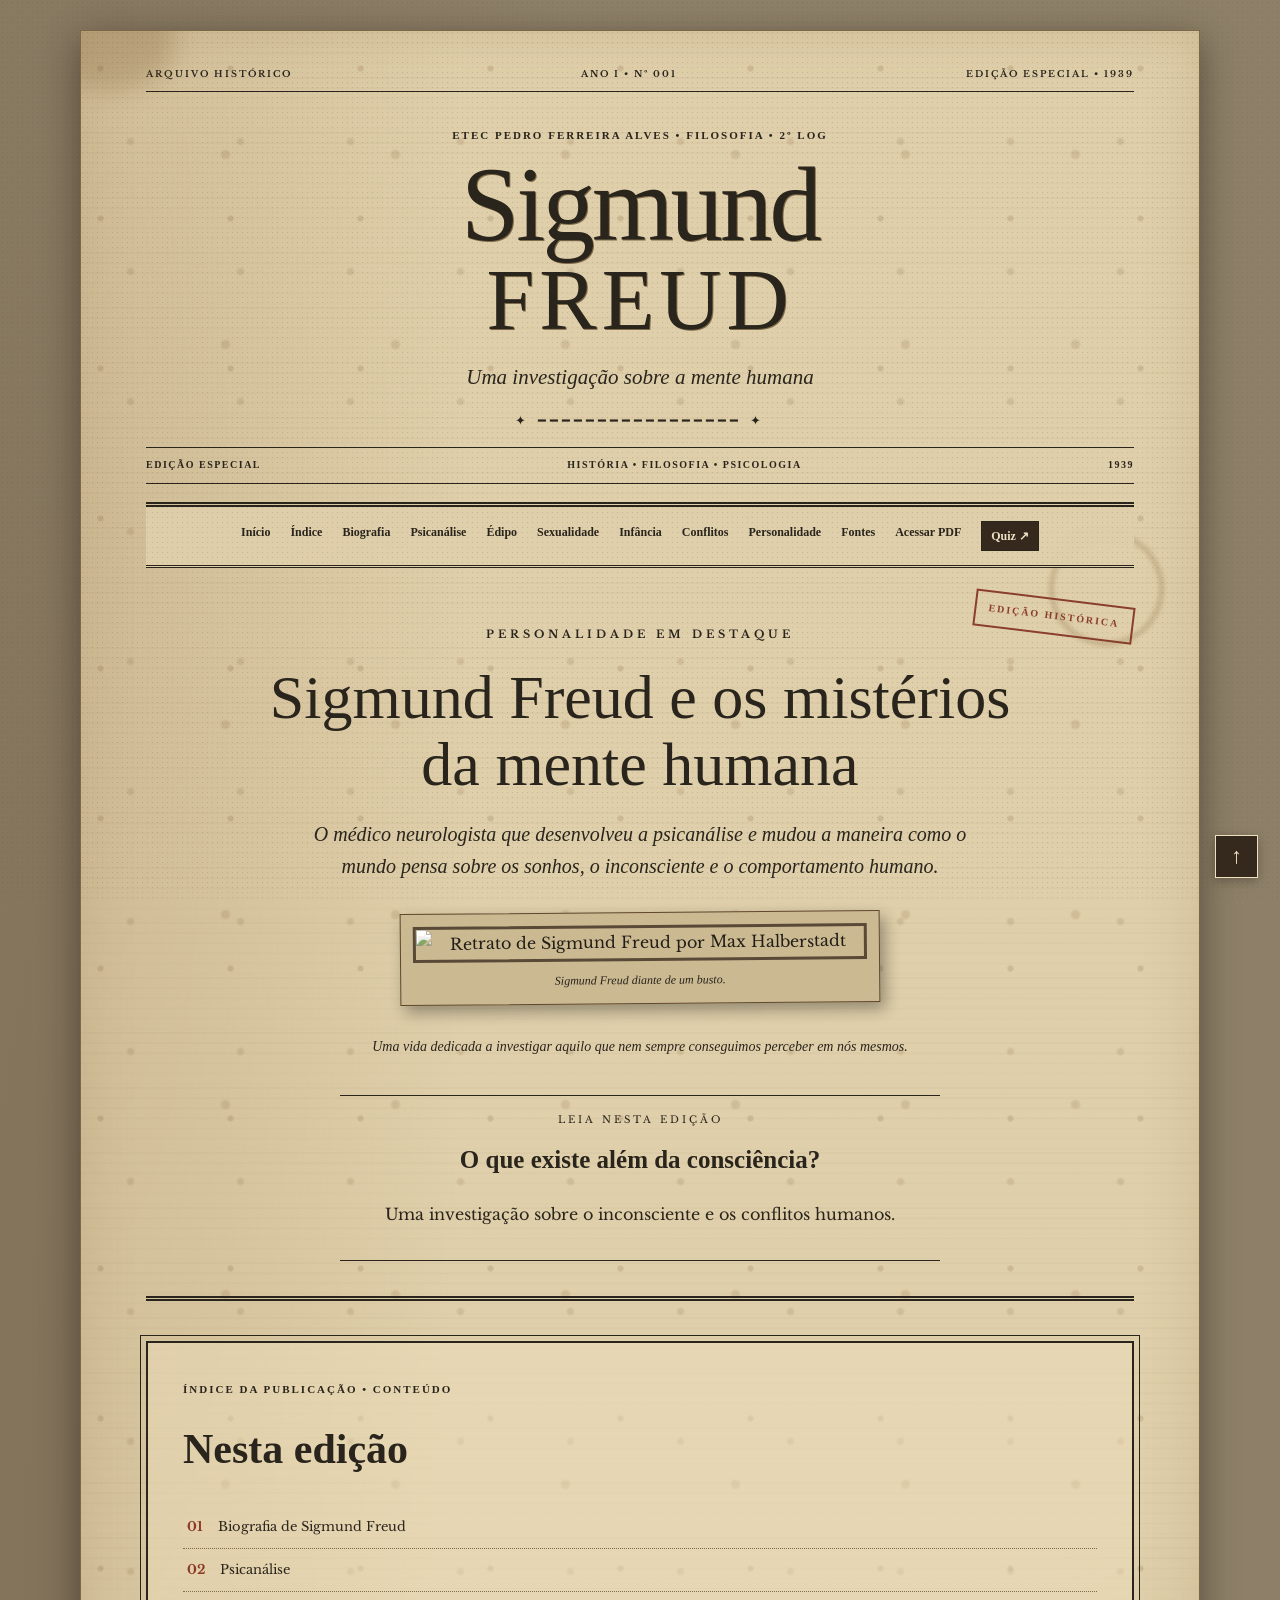
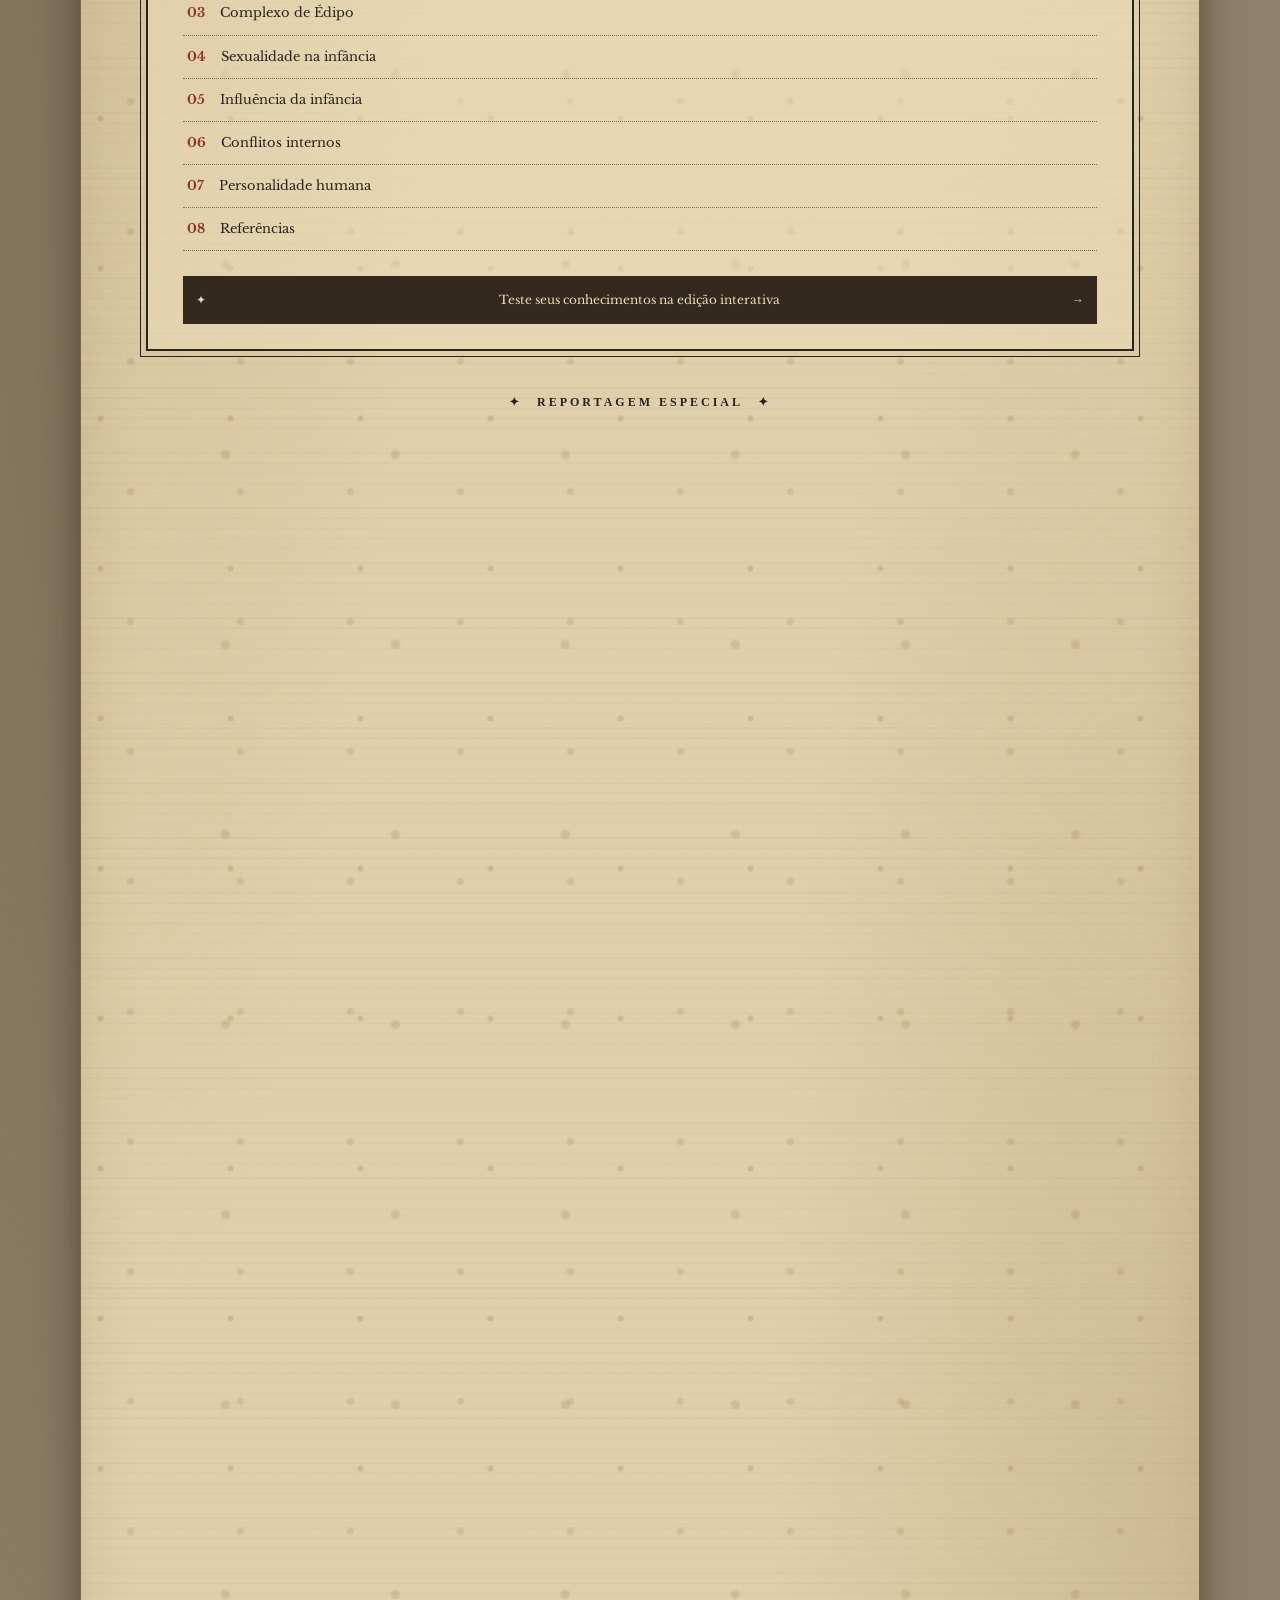
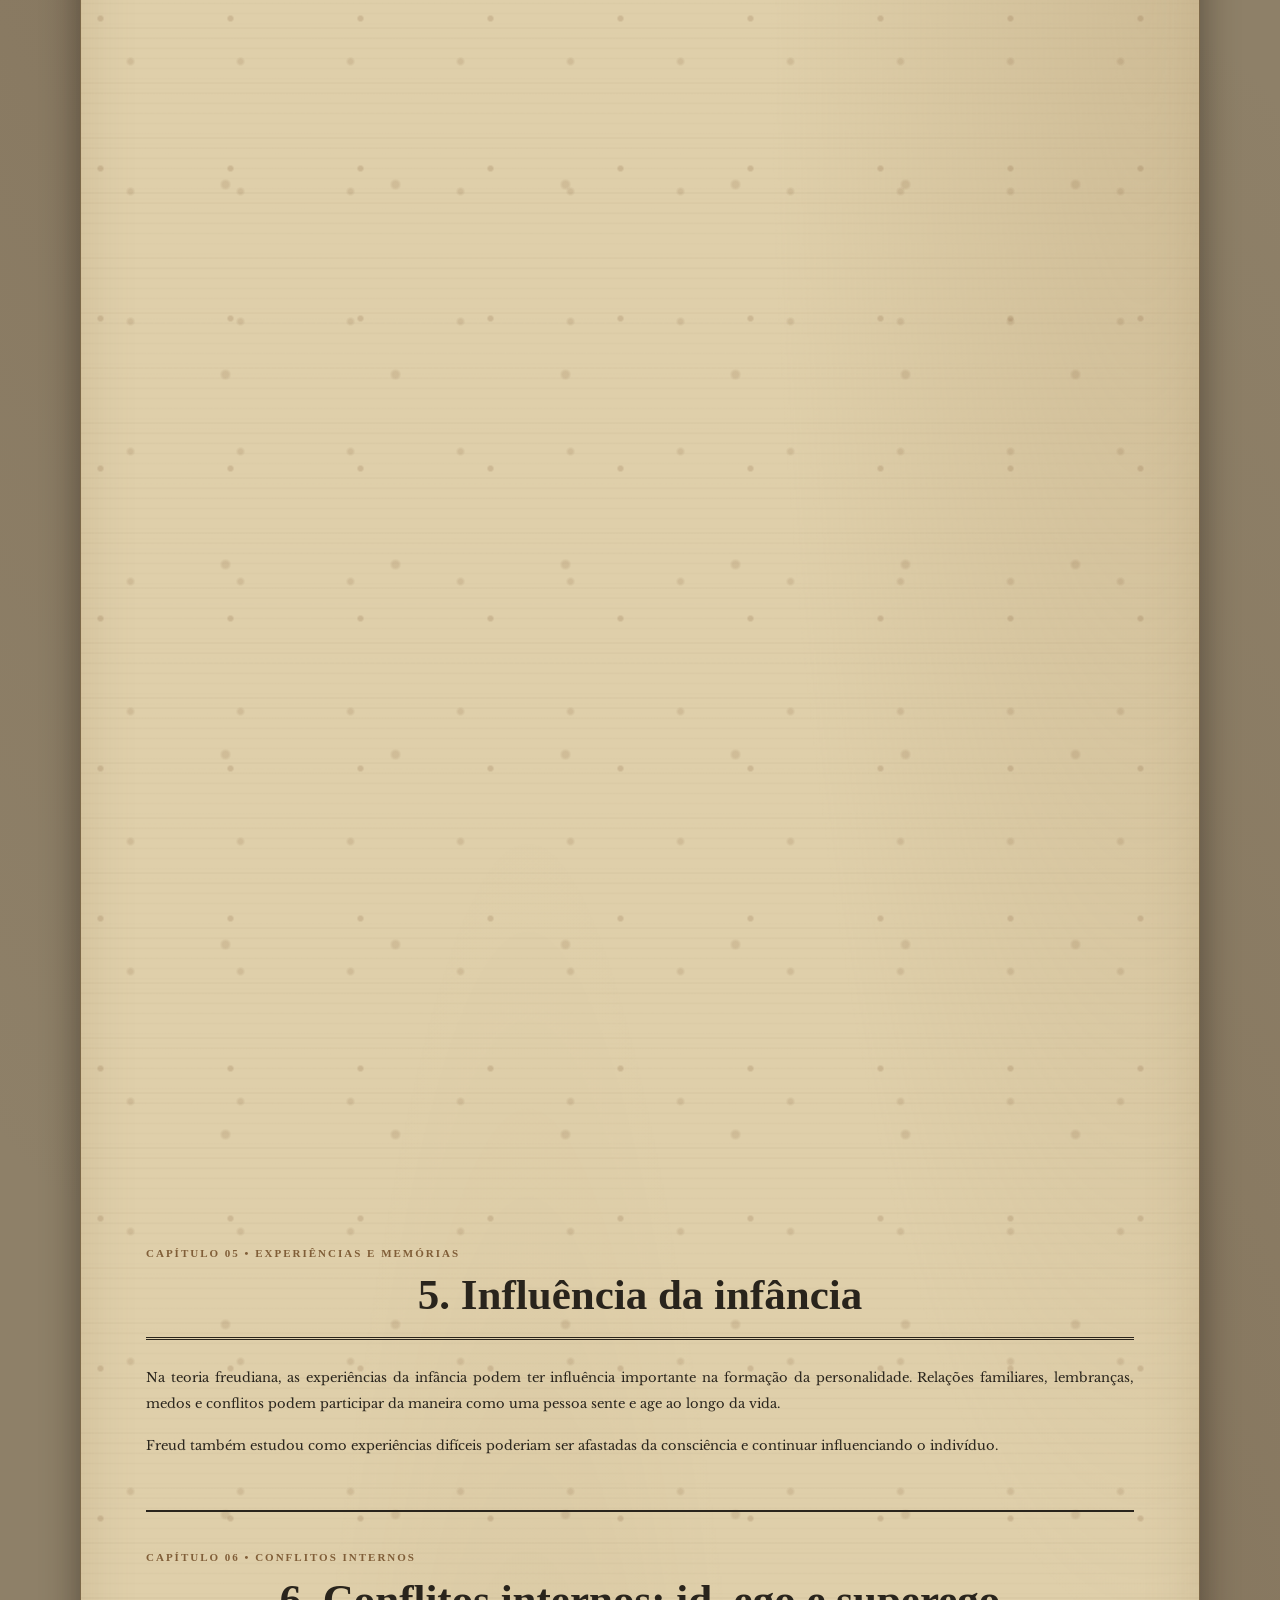
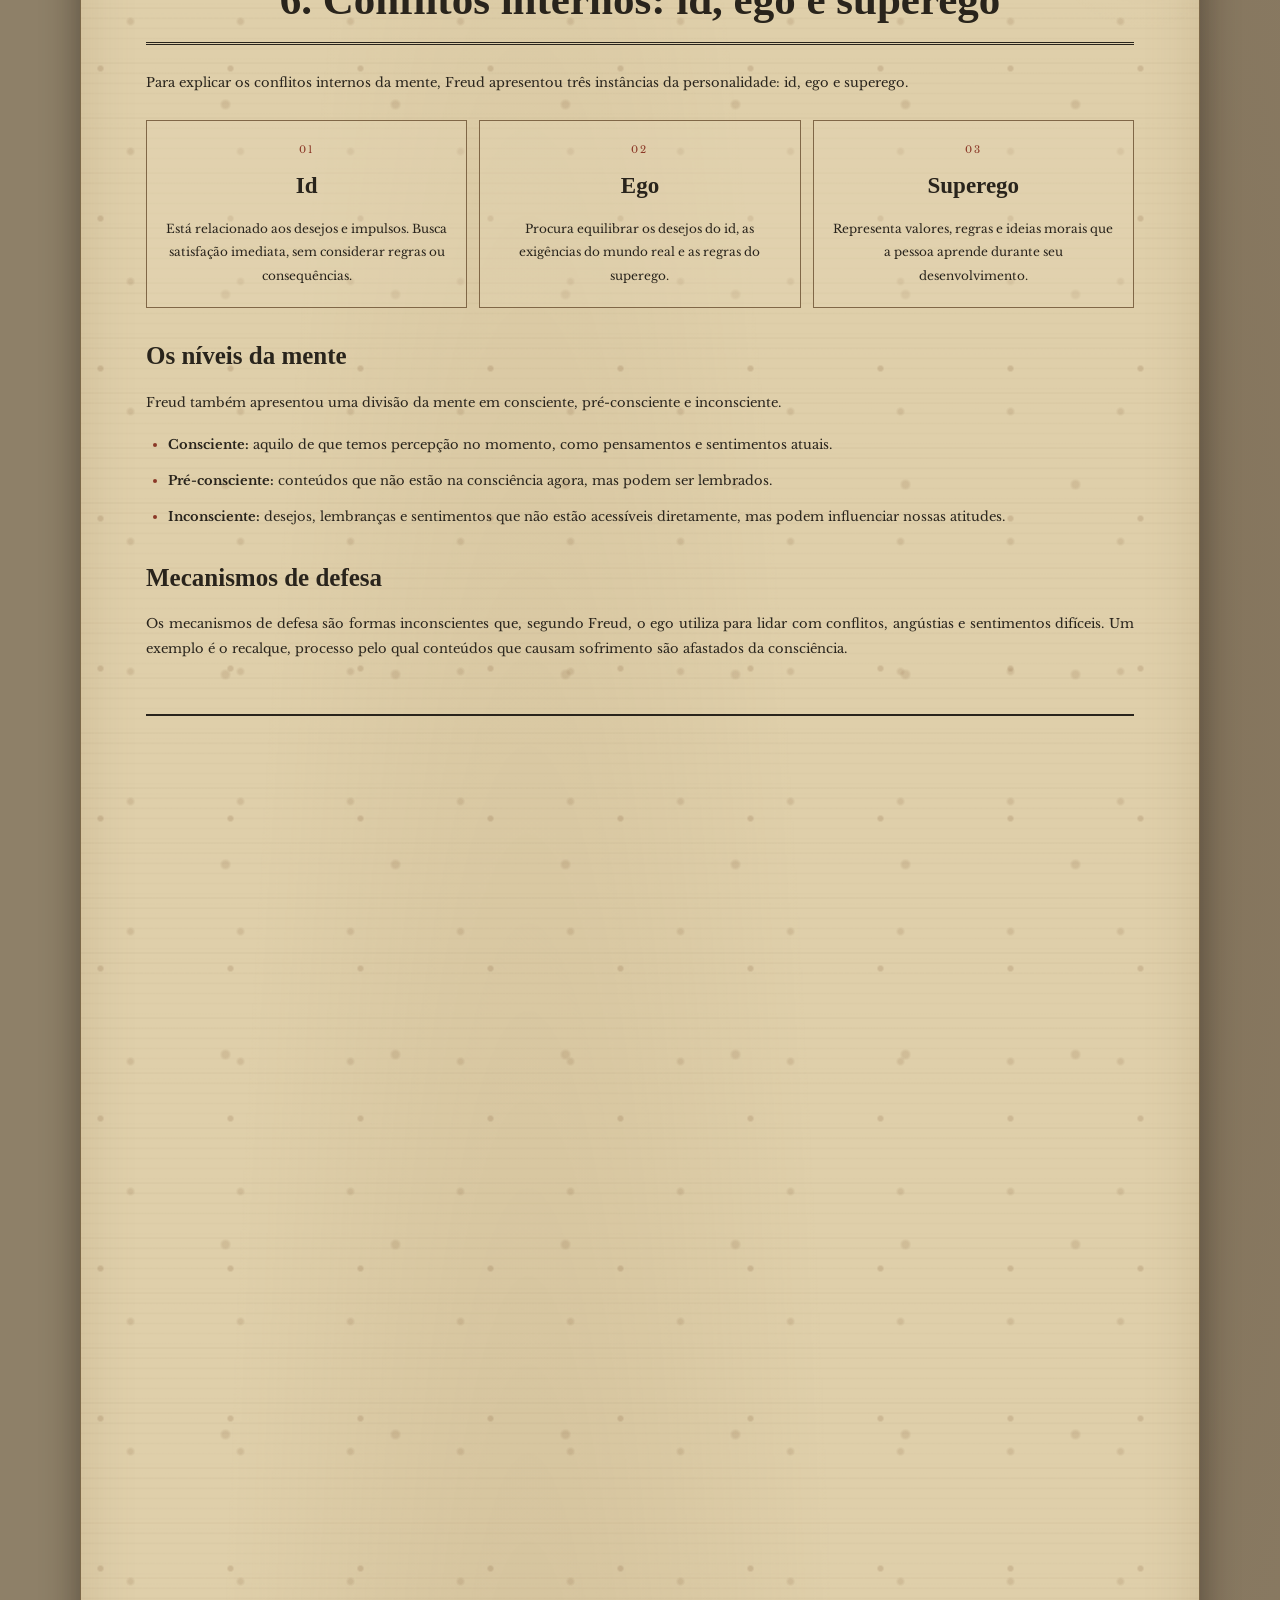
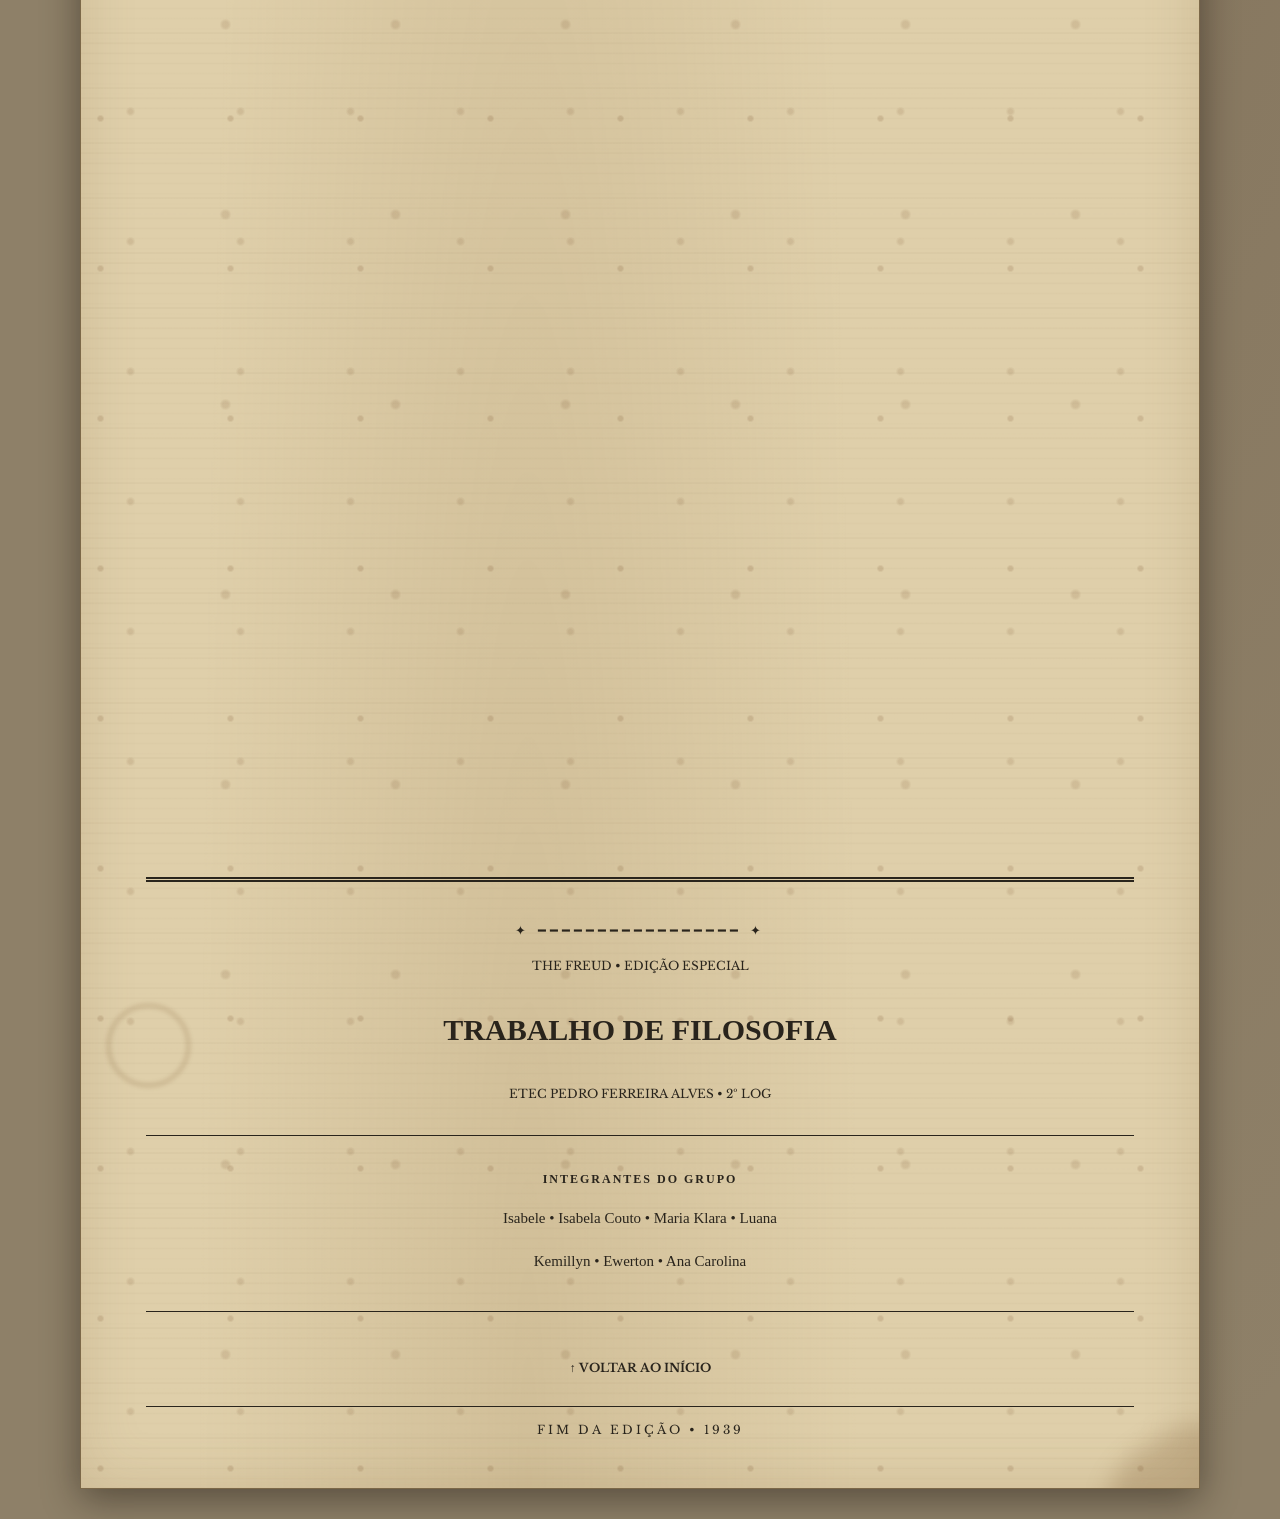
==== bela moes/index.html @ 714105b2 "Add files via upload" ====
<!DOCTYPE html>
<html lang="pt-BR">

<head>
    <meta charset="UTF-8">
    <meta name="viewport" content="width=device-width, initial-scale=1.0">
    <meta name="theme-color" content="#c8b58f">

    <title>Sigmund Freud — Edição Especial</title>

    <link rel="stylesheet" href="css/style.css">
</head>

<body>

<div class="jornal" id="topo">

    <div class="textura-papel"></div>
    <div class="marca-cafe marca-cafe-1"></div>
    <div class="marca-cafe marca-cafe-2"></div>

    <div class="barra-superior">
        <span>ARQUIVO HISTÓRICO</span>
        <span>ANO I • Nº 001</span>
        <span>EDIÇÃO ESPECIAL • 1939</span>
    </div>

    <header class="cabecalho">

        <p class="edicao">
            ETEC PEDRO FERREIRA ALVES • FILOSOFIA • 2º LOG
        </p>

        <h1>Sigmund<br><span>FREUD</span></h1>

        <p class="subtitulo">
            Uma investigação sobre a mente humana
        </p>

        <div class="ornamento">✦ ━━━━━━━━━━━━━━━━━ ✦</div>

        <div class="linha-cabecalho">
            <span>EDIÇÃO ESPECIAL</span>
            <span>HISTÓRIA • FILOSOFIA • PSICOLOGIA</span>
            <span>1939</span>
        </div>

    </header>

    <nav class="menu">
        <a href="#capa">Início</a>
        <a href="#sumario">Índice</a>
        <a href="#biografia">Biografia</a>
        <a href="#psicanalise">Psicanálise</a>
        <a href="#edipo">Édipo</a>
        <a href="#sexualidade">Sexualidade</a>
        <a href="#infancia">Infância</a>
        <a href="#conflitos">Conflitos</a>
        <a href="#personalidade">Personalidade</a>
        <a href="#referencias">Fontes</a>

        <a href="arquivos/Sigmund-Freud-Filosofia.pdf"
           target="_blank"
           rel="noopener">
            Acessar PDF
        </a>

        <a class="menu-quiz" href="quiz.html">Quiz ↗</a>
    </nav>

    <main>

        <!-- CAPA -->

        <section class="capa" id="capa">

            <div class="selo">EDIÇÃO HISTÓRICA</div>

            <p class="destaque">
                PERSONALIDADE EM DESTAQUE
            </p>

            <h2>
                Sigmund Freud e os mistérios da mente humana
            </h2>

            <p class="introducao">
                O médico neurologista que desenvolveu a psicanálise
                e mudou a maneira como o mundo pensa sobre os sonhos,
                o inconsciente e o comportamento humano.
            </p>

            <figure class="foto-freud foto-principal">

                <img
                    src="https://blog.baronieducar.com.br/wp-content/uploads/2021/12/1-1.png"
                    alt="Retrato de Sigmund Freud por Max Halberstadt"
                    loading="lazy"
                >

                <figcaption>
                    Sigmund Freud diante de um busto.
                </figcaption>

            </figure>

            <p class="legenda-capa">
                Uma vida dedicada a investigar aquilo que nem sempre
                conseguimos perceber em nós mesmos.
            </p>

            <div class="manchete-secundaria">

                <span>LEIA NESTA EDIÇÃO</span>

                <strong>
                    O que existe além da consciência?
                </strong>

                <p>
                    Uma investigação sobre o inconsciente e os conflitos humanos.
                </p>

            </div>

        </section>

        <!-- SUMÁRIO -->

        <section class="sumario" id="sumario">

            <p class="etiqueta">
                ÍNDICE DA PUBLICAÇÃO • CONTEÚDO
            </p>

            <h2>Nesta edição</h2>

            <ol>
                <li><a href="#biografia"><span>01</span> Biografia de Sigmund Freud</a></li>
                <li><a href="#psicanalise"><span>02</span> Psicanálise</a></li>
                <li><a href="#edipo"><span>03</span> Complexo de Édipo</a></li>
                <li><a href="#sexualidade"><span>04</span> Sexualidade na infância</a></li>
                <li><a href="#infancia"><span>05</span> Influência da infância</a></li>
                <li><a href="#conflitos"><span>06</span> Conflitos internos</a></li>
                <li><a href="#personalidade"><span>07</span> Personalidade humana</a></li>
                <li><a href="#referencias"><span>08</span> Referências</a></li>
            </ol>

            <a href="quiz.html" class="chamada-quiz">
                <span>✦</span>
                Teste seus conhecimentos na edição interativa
                <span>→</span>
            </a>

        </section>

        <div class="divisor-editorial">
            <span>✦</span> REPORTAGEM ESPECIAL <span>✦</span>
        </div>

        <!-- BIOGRAFIA -->

        <section class="capitulo" id="biografia">

            <p class="etiqueta">CAPÍTULO 01 • SUA HISTÓRIA</p>

            <h2>1. Biografia de Sigmund Freud</h2>

            <figure class="foto-materia foto-lateral">

                <img
                    src="https://institutosuassuna.com.br/wp-content/uploads/2021/07/woman-freud-1024x657.jpg"
                    alt="Retrato histórico de Sigmund Freud"
                    loading="lazy"
                >

                <figcaption>Sigmund Freud.</figcaption>

            </figure>

            <p>
                Sigmund Freud nasceu em 6 de maio de 1856, na cidade de
                Freiberg, que pertencia ao Império Austríaco e atualmente
                faz parte da República Tcheca. Foi um médico neurologista
                conhecido mundialmente por desenvolver a psicanálise,
                uma abordagem que busca compreender o funcionamento da
                mente humana e os processos inconscientes que influenciam
                os pensamentos e comportamentos das pessoas.
            </p>

            <p>
                Em 1873, ingressou na Universidade de Viena para estudar
                Medicina, formando-se em 1881. Inicialmente, dedicou-se
                à pesquisa científica e ao estudo do sistema nervoso,
                trabalhando também com pacientes que apresentavam
                problemas neurológicos.
            </p>

            <p>
                Durante sua carreira, Freud interessou-se por pacientes
                que apresentavam sintomas físicos e emocionais que nem
                sempre podiam ser explicados por causas orgânicas. Seus
                estudos o levaram a investigar a relação entre experiências
                pessoais, emoções e processos inconscientes.
            </p>

            <p>
                Em 1885, Freud foi para Paris, onde estudou com o
                neurologista Jean-Martin Charcot, que pesquisava a histeria
                e utilizava a hipnose em alguns tratamentos. Essa experiência
                contribuiu para o desenvolvimento de suas ideias sobre a
                importância dos processos psicológicos na compreensão
                de determinados sintomas.
            </p>

            <p>
                Posteriormente, Freud desenvolveu a psicanálise, método que
                utiliza a fala e a investigação das experiências pessoais
                para compreender conflitos emocionais. Também desenvolveu
                teorias sobre o desenvolvimento da personalidade, os
                mecanismos de defesa e a interpretação dos sonhos.
            </p>

            <p>
                Entre suas obras mais conhecidas estão
                <em>A Interpretação dos Sonhos</em>, publicada em 1899,
                com data editorial de 1900, e
                <em>Três Ensaios sobre a Teoria da Sexualidade</em>,
                publicada em 1905.
            </p>

            <p>
                Em 1938, após a anexação da Áustria pela Alemanha nazista,
                Freud deixou Viena devido à perseguição aos judeus e
                mudou-se para Londres, na Inglaterra, com sua esposa
                e filha. Morreu em 23 de setembro de 1939, aos 83 anos.
            </p>

            <p>
                Freud é considerado uma figura importante na história
                da Psicologia por ter contribuído para ampliar as
                discussões sobre o inconsciente e os conflitos emocionais.
                Embora várias de suas teorias sejam debatidas e algumas
                não tenham comprovação científica segundo os padrões
                atuais, suas ideias exerceram grande influência no
                pensamento psicológico moderno.
            </p>

        </section>

        <!-- PSICANÁLISE -->

        <section class="capitulo" id="psicanalise">

            <p class="etiqueta">
                CAPÍTULO 02 • UMA NOVA FORMA DE INVESTIGAR
            </p>

            <h2>2. Psicanálise</h2>

            <figure class="foto-materia foto-pequena">

                <img
                    src="https://commons.wikimedia.org/wiki/Special:FilePath/Sigmund_Freud%2C_by_Max_Halberstadt.jpg"
                    alt="Retrato de Sigmund Freud por Max Halberstadt"
                    loading="lazy"
                >

                <figcaption>
                    Retrato de Freud, por Max Halberstadt, c. 1921.
                </figcaption>

            </figure>

            <p>
                A psicanálise é uma teoria da personalidade e um
                procedimento de psicoterapia que influenciou muitas
                outras correntes de pensamento e disciplinas das
                ciências humanas. É uma abordagem específica criada
                por Sigmund Freud a partir de suas teorias.
            </p>

            <p>
                Freud distinguiu os domínios consciente e inconsciente
                da mente e sustentou que os conteúdos do inconsciente
                influenciam em grande parte os pensamentos e o
                comportamento.
            </p>

            <p>
                A psicanálise também é um método de tratamento dos
                transtornos psíquicos e um método de pesquisa. Ao longo
                do tempo, diferentes teorias e abordagens foram
                desenvolvidas por diversos autores.
            </p>

            <p>
                Freud centrou seus trabalhos em pacientes com sintomas
                neuróticos ou histéricos. Ao conversar com seus pacientes,
                passou a investigar como conflitos, desejos inconscientes
                e fantasias poderiam estar relacionados aos sintomas.
            </p>

            <p>
                Um dos principais métodos utilizados é a associação livre,
                em que o paciente fala sobre o que vem à sua mente,
                incluindo sonhos, desejos, fantasias e lembranças.
                O objetivo é permitir que conteúdos inconscientes
                possam ser investigados durante a análise.
            </p>

        </section>

        <!-- COMPLEXO DE ÉDIPO -->

        <section class="capitulo" id="edipo">

            <p class="etiqueta">
                CAPÍTULO 03 • DESENVOLVIMENTO INFANTIL
            </p>

            <h2>3. Complexo de Édipo</h2>

            <p>
                O Complexo de Édipo é uma teoria desenvolvida por Freud
                que explica uma etapa importante do desenvolvimento
                psicológico infantil. Segundo Freud, nessa fase, a
                criança desenvolve sentimentos de amor e apego pela
                figura materna e pode enxergar a figura paterna
                como uma rival.
            </p>

            <p>
                Esse processo acontece principalmente durante a fase
                fálica, por volta dos 3 aos 6 anos de idade.
            </p>

            <p>
                Freud se inspirou na tragédia grega
                <em>Édipo Rei</em>, de Sófocles, para desenvolver
                essa teoria. Na história, Édipo, sem saber, mata
                o próprio pai e se casa com a mãe.
            </p>

        </section>

        <!-- SEXUALIDADE -->

        <section class="capitulo" id="sexualidade">

            <p class="etiqueta">
                CAPÍTULO 04 • DESENVOLVIMENTO HUMANO
            </p>

            <h2>4. Sexualidade na infância</h2>

            <p>
                Freud defendia que a sexualidade não começa apenas
                na adolescência ou na vida adulta. Para ele, desde
                a infância existem formas de buscar prazer e satisfação,
                que passam por diferentes fases do desenvolvimento.
            </p>

            <p>
                Em sua teoria, essas fases são chamadas de fases
                do desenvolvimento psicossexual. São elas:
            </p>

            <div class="cartoes">

                <article>
                    <span>01</span>
                    <h3>Fase oral</h3>
                    <p>
                        O prazer está relacionado principalmente à boca,
                        como na sucção e na alimentação.
                    </p>
                </article>

                <article>
                    <span>02</span>
                    <h3>Fase anal</h3>
                    <p>
                        O prazer está relacionado ao controle das
                        funções de eliminação.
                    </p>
                </article>

                <article>
                    <span>03</span>
                    <h3>Fase fálica</h3>
                    <p>
                        A criança passa a perceber as diferenças corporais
                        e desenvolve questões ligadas à sua identidade.
                    </p>
                </article>

                <article>
                    <span>04</span>
                    <h3>Período de latência</h3>
                    <p>
                        Os interesses passam a se concentrar mais nas
                        amizades, atividades e aprendizados.
                    </p>
                </article>

                <article>
                    <span>05</span>
                    <h3>Fase genital</h3>
                    <p>
                        Na adolescência, os interesses afetivos e
                        sexuais passam por novas mudanças.
                    </p>
                </article>

            </div>

        </section>

        <!-- INFÂNCIA -->

        <section class="capitulo" id="infancia">

            <p class="etiqueta">
                CAPÍTULO 05 • EXPERIÊNCIAS E MEMÓRIAS
            </p>

            <h2>5. Influência da infância</h2>

            <p>
                Na teoria freudiana, as experiências da infância podem
                ter influência importante na formação da personalidade.
                Relações familiares, lembranças, medos e conflitos
                podem participar da maneira como uma pessoa sente
                e age ao longo da vida.
            </p>

            <p>
                Freud também estudou como experiências difíceis
                poderiam ser afastadas da consciência e continuar
                influenciando o indivíduo.
            </p>

        </section>

        <!-- CONFLITOS INTERNOS -->

        <section class="capitulo" id="conflitos">

            <p class="etiqueta">
                CAPÍTULO 06 • CONFLITOS INTERNOS
            </p>

            <h2>6. Conflitos internos: id, ego e superego</h2>

            <p>
                Para explicar os conflitos internos da mente,
                Freud apresentou três instâncias da personalidade:
                id, ego e superego.
            </p>

            <div class="cartoes">

                <article>
                    <span>01</span>
                    <h3>Id</h3>
                    <p>
                        Está relacionado aos desejos e impulsos.
                        Busca satisfação imediata, sem considerar
                        regras ou consequências.
                    </p>
                </article>

                <article>
                    <span>02</span>
                    <h3>Ego</h3>
                    <p>
                        Procura equilibrar os desejos do id,
                        as exigências do mundo real e as regras
                        do superego.
                    </p>
                </article>

                <article>
                    <span>03</span>
                    <h3>Superego</h3>
                    <p>
                        Representa valores, regras e ideias morais
                        que a pessoa aprende durante seu desenvolvimento.
                    </p>
                </article>

            </div>

            <h3>Os níveis da mente</h3>

            <p>
                Freud também apresentou uma divisão da mente em
                consciente, pré-consciente e inconsciente.
            </p>

            <ul>
                <li>
                    <strong>Consciente:</strong>
                    aquilo de que temos percepção no momento,
                    como pensamentos e sentimentos atuais.
                </li>

                <li>
                    <strong>Pré-consciente:</strong>
                    conteúdos que não estão na consciência agora,
                    mas podem ser lembrados.
                </li>

                <li>
                    <strong>Inconsciente:</strong>
                    desejos, lembranças e sentimentos que não estão
                    acessíveis diretamente, mas podem influenciar
                    nossas atitudes.
                </li>
            </ul>

            <h3>Mecanismos de defesa</h3>

            <p>
                Os mecanismos de defesa são formas inconscientes
                que, segundo Freud, o ego utiliza para lidar com
                conflitos, angústias e sentimentos difíceis.
                Um exemplo é o recalque, processo pelo qual
                conteúdos que causam sofrimento são afastados
                da consciência.
            </p>

        </section>

        <!-- PERSONALIDADE -->

        <section class="capitulo" id="personalidade">

            <p class="etiqueta">
                CAPÍTULO 07 • O LEGADO DE SUAS IDEIAS
            </p>

            <h2>7. Personalidade humana</h2>

            <p>
                Para Freud, a personalidade é formada por diferentes
                forças e experiências que influenciam o comportamento.
                O id, o ego e o superego participam dos conflitos
                internos e da maneira como cada pessoa age.
            </p>

            <p>
                As experiências da infância, os desejos, as lembranças
                e os processos inconscientes também têm importância
                em sua explicação sobre a personalidade.
            </p>

            <p>
                As ideias de Freud transformaram os debates sobre
                a mente humana e influenciaram diversas áreas do
                conhecimento. Mesmo sendo alvo de críticas e revisões,
                seus conceitos continuam presentes em discussões
                sobre comportamento, cultura, arte, filosofia
                e psicologia.
            </p>

        </section>

        <!-- REFERÊNCIAS -->

        <section class="capitulo referencias" id="referencias">

            <p class="etiqueta">FONTES E CONSULTA</p>

            <h2>8. Referências</h2>

            <p>
                Trabalho de Filosofia – Sigmund Freud.
                Material de pesquisa:
            </p>

            <p><strong>Casa do Saber</strong></p>

            <ul>
                <li>Mitos e Verdades sobre a Psicanálise: entre fatos e mal-entendidos.</li>
                <li>Associação Livre na Psicanálise: o que é e qual sua importância.</li>
                <li>Complexo de Édipo: entenda o que é na teoria de Freud.</li>
            </ul>

            <p><strong>Psicanálise Blog</strong></p>

            <ul>
                <li>Como Freud Mudou a Maneira Como Vemos a Infância.</li>
            </ul>

            <p><strong>EDUCA Cursos Online</strong></p>

            <ul>
                <li>Curso Introdução à Psicanálise / 45 horas.</li>
            </ul>

            <p><strong>Wikipédia</strong></p>

            <ul>
                <li>Psicanálise – Wikipédia, a enciclopédia livre.</li>
            </ul>

            <p><strong>Instituto Inclusão Brasil</strong></p>

            <ul>
                <li>Freud e a Teoria da Sexualidade.</li>
            </ul>

            <p><strong>Academia Médica</strong></p>

            <ul>
                <li>Sexualidade freudiana.</li>
            </ul>

            <p><strong>Blog do Portal Educação</strong></p>

            <ul>
                <li>A estrutura da personalidade por Sigmund Freud.</li>
            </ul>

            <p><strong>PsyMeet</strong></p>

            <ul>
                <li>
                    Identidade, Ego e Superego: Os Elementos da
                    Personalidade Segundo Freud.
                </li>
            </ul>

            <p><strong>Voz do Norte</strong></p>

            <ul>
                <li>
                    A estrutura da personalidade, segundo Freud:
                    ID, Ego e Superego e seus mecanismos de defesa.
                </li>
            </ul>

            <p><strong>Brasil Escola</strong></p>

            <ul>
                <li>Sigmund Freud: vida e obra.</li>
            </ul>

            <p>
                Livro: FREUD, Sigmund. <em>O ego e o id</em>, 1923.
            </p>

            <p>
                FREUD, Sigmund.
                <em>A Interpretação dos Sonhos</em>.
            </p>

            <p>
                FREUD, Sigmund.
                <em>Três Ensaios sobre a Teoria da Sexualidade</em>.
            </p>

            <p>
                FREUD, Sigmund.
                <em>O Mal-Estar na Civilização</em>.
            </p>

            <p>
                Trabalho realizado pelo 2º LOG da ETEC Pedro Ferreira Alves.
            </p>

        </section>

    </main>

    <!-- RODAPÉ -->

    <footer class="rodape">

        <div class="ornamento">
            ✦ ━━━━━━━━━━━━━━━━━ ✦
        </div>

        <p>THE FREUD • EDIÇÃO ESPECIAL</p>

        <h2>TRABALHO DE FILOSOFIA</h2>

        <p>ETEC PEDRO FERREIRA ALVES • 2º LOG</p>

        <div class="integrantes">

            <p class="etiqueta">INTEGRANTES DO GRUPO</p>

            <p>
                Isabele • Isabela Couto • Maria Klara • Luana
            </p>

            <p>
                Kemillyn • Ewerton • Ana Carolina
            </p>

        </div>

        <a class="voltar" href="#topo">
            ↑ VOLTAR AO INÍCIO
        </a>

        <p class="rodape-final">
            FIM DA EDIÇÃO • 1939
        </p>

    </footer>

</div>

<a href="#topo"
   class="botao-topo"
   aria-label="Voltar ao topo">
    ↑
</a>

<!-- JAVASCRIPT -->

<script>

    // Revelação suave das matérias

    const materias = document.querySelectorAll(
        ".capitulo, .sumario"
    );

    if ("IntersectionObserver" in window) {

        const observador = new IntersectionObserver((entradas) => {

            entradas.forEach(entrada => {

                if (entrada.isIntersecting) {

                    entrada.target.classList.add("visivel");

                    observador.unobserve(entrada.target);

                }

            });

        }, {
            threshold: 0.08
        });

        materias.forEach(materia => {
            observador.observe(materia);
        });

    } else {

        materias.forEach(materia => {
            materia.classList.add("visivel");
        });

    }

    // Barra de leitura

    window.addEventListener("scroll", () => {

        const altura =
            document.documentElement.scrollHeight - window.innerHeight;

        const progresso = altura > 0
            ? (window.scrollY / altura) * 100
            : 0;

        document.documentElement.style.setProperty(
            "--progresso",
            progresso + "%"
        );

    });

</script>

</body>
</html>
---- bela moes/css/style.css ----
@import url('https://fonts.googleapis.com/css2?family=IM+Fell+English:ital@0;1&family=Libre+Baskerville:wght@400;700&family=Old+Standard+TT:wght@400;700&display=swap');

:root {
    --papel: #dfcfaa;
    --papel-claro: #eee2c5;
    --tinta: #29241c;
    --marrom: #57432d;
    --detalhe: #8c7451;
    --progresso: 0%;
}

* {
    box-sizing: border-box;
    scroll-behavior: smooth;
}

body {
    margin: 0;
    padding: 30px 12px;
    color: var(--tinta);
    font-family: 'Libre Baskerville', Georgia, serif;
    background:
        radial-gradient(ellipse at 10% 20%, #66503955, transparent 32%),
        radial-gradient(ellipse at 90% 70%, #66503944, transparent 30%),
        #8e8068;
    line-height: 1.85;
}

body::before {
    content: "";
    position: fixed;
    inset: 0;
    pointer-events: none;
    z-index: 10;
    opacity: .16;
    background-image:
        radial-gradient(#51402b 0.7px, transparent 0.7px);
    background-size: 5px 5px;
}

html::after {
    content: "";
    position: fixed;
    z-index: 100;
    top: 0;
    left: 0;
    width: var(--progresso);
    height: 4px;
    background: #34281c;
    transition: width .1s;
}

.jornal {
    position: relative;
    max-width: 1120px;
    margin: auto;
    padding: 35px 65px;
    overflow: hidden;
    background:
        radial-gradient(ellipse at 3% 7%, #9d80543c, transparent 23%),
        radial-gradient(ellipse at 95% 40%, #a48b6244, transparent 25%),
        radial-gradient(ellipse at 40% 100%, #8d70432c, transparent 35%),
        repeating-linear-gradient(0deg, transparent 0 4px, #715a3610 5px),
        var(--papel);
    box-shadow:
        0 10px 35px #17110b77,
        inset 0 0 55px #80633a33;
    border: 1px solid #7c6848;
}

/* Manchas decorativas nas bordas */

.jornal::before,
.jornal::after {
    content: "";
    position: absolute;
    width: 150px;
    height: 120px;
    pointer-events: none;
    opacity: .25;
    filter: blur(12px);
    background: #78552c;
    border-radius: 48% 52% 70% 30%;
}

.jornal::before {
    top: -60px;
    left: -55px;
    transform: rotate(30deg);
}

.jornal::after {
    bottom: -65px;
    right: -60px;
    transform: rotate(-35deg);
}

.barra-superior {
    display: flex;
    justify-content: space-between;
    gap: 12px;
    padding-bottom: 8px;
    border-bottom: 1px solid var(--tinta);
    font-size: 9px;
    letter-spacing: 2px;
    font-weight: bold;
}

/* CABEÇALHO */

.cabecalho {
    text-align: center;
    padding: 22px 0 18px;
    border-bottom: 5px double var(--tinta);
}

.edicao,
.etiqueta {
    font-family: 'Old Standard TT', serif;
    font-size: 11px;
    font-weight: bold;
    letter-spacing: 2px;
    text-transform: uppercase;
}

.cabecalho h1 {
    margin: 15px 0 0;
    font-family: 'IM Fell English', serif;
    font-size: clamp(52px, 9vw, 105px);
    font-weight: normal;
    letter-spacing: -3px;
    line-height: .85;
    text-shadow: 1px 1px #806b4b;
}

.cabecalho h1 span {
    font-size: .82em;
    letter-spacing: 5px;
}

.subtitulo {
    margin: 20px 0 8px;
    font-family: 'IM Fell English', serif;
    font-size: 21px;
    font-style: italic;
}

.ornamento {
    margin: 12px 0;
    font-size: 13px;
    letter-spacing: 4px;
}

.linha-cabecalho {
    display: flex;
    justify-content: space-between;
    gap: 12px;
    border-top: 1px solid var(--tinta);
    border-bottom: 1px solid var(--tinta);
    padding: 8px 0;
    margin-top: 14px;
    font-family: 'Old Standard TT', serif;
    font-size: 10px;
    letter-spacing: 1.5px;
    font-weight: bold;
}

/* MENU */

.menu {
    display: flex;
    justify-content: center;
    flex-wrap: wrap;
    gap: 8px 20px;
    padding: 14px 0;
    border-bottom: 3px double var(--tinta);
    position: sticky;
    top: 0;
    z-index: 20;
    background: #dfcfaaed;
    backdrop-filter: blur(8px);
}

.menu a {
    color: var(--tinta);
    text-decoration: none;
    font-family: 'Old Standard TT', serif;
    font-size: 12px;
    font-weight: bold;
    transition: .25s;
}

.menu a:hover {
    color: #9b3824;
    transform: translateY(-2px);
}

.menu .menu-quiz {
    border: 1px solid var(--tinta);
    padding: 3px 9px;
    background: #35291d;
    color: var(--papel-claro);
}

.menu .menu-quiz:hover {
    background: transparent;
    color: var(--tinta);
}

/* CAPA */

.capa {
    position: relative;
    text-align: center;
    padding: 45px 0 35px;
    border-bottom: 5px double var(--tinta);
}

.selo {
    position: absolute;
    top: 30px;
    right: 0;
    padding: 7px 12px;
    border: 2px solid #8b3e2c;
    color: #8b3e2c;
    font-family: 'Old Standard TT', serif;
    font-weight: bold;
    font-size: 10px;
    letter-spacing: 2px;
    transform: rotate(7deg);
}

.destaque {
    font-size: 11px;
    font-weight: bold;
    letter-spacing: 4px;
}

.capa h2 {
    max-width: 780px;
    margin: 20px auto;
    font-family: 'IM Fell English', serif;
    font-size: clamp(35px, 6vw, 62px);
    line-height: 1.08;
    font-weight: normal;
}

.introducao {
    max-width: 690px;
    margin: 20px auto 28px;
    font-family: 'IM Fell English', serif;
    font-size: 20px;
    font-style: italic;
    line-height: 1.6;
}

.foto-freud {
    max-width: 480px;
    margin: 30px auto;
    padding: 12px;
    background: #cbb991;
    border: 1px solid #60472e;
    box-shadow: 5px 7px 15px #0005;
    transform: rotate(-.5deg);
    transition: .4s;
}

.foto-freud:hover {
    transform: rotate(0) scale(1.015);
}

.foto-freud img {
    display: block;
    width: 100%;
    max-height: 500px;
    object-fit: cover;
    border: 3px solid #60472e;
    filter: sepia(35%) grayscale(30%) contrast(110%);
}

.foto-freud figcaption,
.foto-materia figcaption {
    padding: 8px 3px 0;
    font-family: 'IM Fell English', serif;
    font-size: 12px;
    font-style: italic;
}

.legenda-capa {
    font-family: 'IM Fell English', serif;
    font-size: 14px;
    font-style: italic;
}

.manchete-secundaria {
    max-width: 600px;
    margin: 35px auto 0;
    padding: 15px;
    border-top: 1px solid var(--tinta);
    border-bottom: 1px solid var(--tinta);
}

.manchete-secundaria span {
    display: block;
    font-size: 10px;
    letter-spacing: 3px;
}

.manchete-secundaria strong {
    display: block;
    margin: 8px;
    font-family: 'IM Fell English', serif;
    font-size: 25px;
}

/* SUMÁRIO */

.sumario {
    margin: 40px 0;
    padding: 25px 35px;
    border: 2px solid var(--tinta);
    outline: 1px solid var(--tinta);
    outline-offset: 5px;
    background: #eee0bd70;
}

.sumario h2 {
    margin: 5px 0 18px;
    font-family: 'IM Fell English', serif;
    font-size: 42px;
}

.sumario ol {
    list-style: none;
    padding: 0;
    margin: 0;
}

.sumario li {
    border-bottom: 1px dotted #826c4c;
}

.sumario li a {
    display: flex;
    gap: 15px;
    padding: 9px 4px;
    color: var(--tinta);
    text-decoration: none;
    font-size: 13px;
    transition: .2s;
}

.sumario li a span {
    font-weight: bold;
    color: #8b3827;
}

.sumario li a:hover {
    padding-left: 13px;
    background: #a68c6022;
}

.chamada-quiz {
    display: flex;
    justify-content: space-between;
    align-items: center;
    gap: 10px;
    margin-top: 25px;
    padding: 13px;
    background: #33291f;
    color: #e9d8b5;
    text-decoration: none;
    font-size: 12px;
    transition: .3s;
}

.chamada-quiz:hover {
    background: #725439;
    letter-spacing: .4px;
}

/* MATÉRIAS */

.divisor-editorial {
    display: flex;
    align-items: center;
    justify-content: center;
    gap: 15px;
    margin: 35px 0;
    font-family: 'Old Standard TT', serif;
    font-size: 12px;
    letter-spacing: 3px;
    font-weight: bold;
}

.capitulo {
    position: relative;
    padding: 35px 0;
    border-bottom: 2px solid var(--tinta);
    scroll-margin-top: 90px;
    opacity: 0;
    transform: translateY(18px);
    transition: opacity .8s ease, transform .8s ease;
}

.capitulo.visivel,
.sumario.visivel {
    opacity: 1;
    transform: translateY(0);
}

.capitulo .etiqueta {
    margin: 0;
    color: #805e38;
}

.capitulo h2 {
    margin: 8px 0 25px;
    font-family: 'IM Fell English', serif;
    font-size: clamp(30px, 4vw, 43px);
    line-height: 1.12;
    text-align: center;
    border-bottom: 3px double var(--tinta);
    padding-bottom: 18px;
}

.capitulo p:not(.etiqueta) {
    font-size: 13px;
    line-height: 1.95;
    text-align: justify;
    margin: 0 0 17px;
}

.capitulo h3 {
    font-family: 'IM Fell English', serif;
    font-size: 25px;
    margin: 25px 0 10px;
}

.capitulo ul {
    padding-left: 22px;
    font-size: 13px;
    line-height: 2;
}

.capitulo li {
    margin-bottom: 10px;
}

.capitulo li::marker {
    color: #8b3827;
}

/* FOTOGRAFIAS NAS MATÉRIAS */

.foto-materia {
    width: 220px;
    margin: 8px 0 18px 25px;
    padding: 8px;
    background: #cbb991;
    border: 1px solid #78603d;
    box-shadow: 3px 4px 8px #0003;
}

.foto-materia img {
    display: block;
    width: 100%;
    filter: grayscale(100%) sepia(20%) contrast(110%);
}

.foto-lateral {
    float: right;
}

.foto-pequena {
    float: left;
    width: 180px;
    margin: 8px 22px 12px 0;
}

/* CARTÕES */

.cartoes {
    display: grid;
    grid-template-columns: repeat(auto-fit, minmax(170px, 1fr));
    gap: 12px;
    margin: 25px 0;
}

.cartoes article {
    position: relative;
    padding: 20px 15px;
    border: 1px solid #806747;
    background: #e4d4b455;
    text-align: center;
    transition: .3s;
}

.cartoes article:hover {
    background: #d3bd91;
    transform: translateY(-5px);
    box-shadow: 4px 6px 12px #0002;
}

.cartoes article > span {
    display: block;
    font-size: 10px;
    letter-spacing: 2px;
    color: #8b3827;
}

.cartoes h3 {
    font-family: 'IM Fell English', serif;
    margin: 5px 0 10px;
    font-size: 23px;
}

.cartoes p {
    font-size: 12px !important;
    text-align: center !important;
    margin: 0 !important;
}

/* REFERÊNCIAS */

.referencias {
    background: #cdbb9766;
    padding: 30px;
    border: 1px solid #806747;
}

.referencias p:not(.etiqueta) {
    text-align: left;
}

/* RODAPÉ */

.rodape {
    margin-top: 40px;
    padding-top: 25px;
    text-align: center;
    border-top: 5px double var(--tinta);
}

.rodape h2 {
    font-family: 'IM Fell English', serif;
    font-size: 30px;
}

.rodape p {
    font-size: 12px;
}

.integrantes {
    margin: 30px auto;
    padding: 20px;
    border-top: 1px solid var(--tinta);
    border-bottom: 1px solid var(--tinta);
}

.integrantes p:not(.etiqueta) {
    font-family: 'IM Fell English', serif;
    font-size: 15px;
}

.voltar {
    display: inline-block;
    margin: 15px;
    color: var(--tinta);
    font-size: 12px;
    font-weight: bold;
    text-decoration: none;
}

.voltar:hover {
    color: #9b3824;
}

.rodape-final {
    border-top: 1px solid var(--tinta);
    padding-top: 12px;
    letter-spacing: 3px;
}

/* BOTÃO DE VOLTAR */

.botao-topo {
    position: fixed;
    bottom: 22px;
    right: 22px;
    z-index: 30;
    width: 43px;
    height: 43px;
    display: grid;
    place-items: center;
    background: #35291e;
    color: #eee0bd;
    border: 1px solid #eee0bd;
    text-decoration: none;
    font-size: 22px;
    box-shadow: 0 3px 10px #0004;
    transition: .3s;
}

.botao-topo:hover {
    transform: translateY(-5px);
}

/* RESPONSIVIDADE */

@media (max-width: 700px) {
    body {
        padding: 0;
    }

    .jornal {
        padding: 20px 19px;
    }

    .barra-superior {
        font-size: 8px;
        letter-spacing: .5px;
    }

    .linha-cabecalho {
        flex-direction: column;
        gap: 4px;
    }

    .menu {
        position: relative;
        gap: 10px 14px;
    }

    .selo {
        position: static;
        display: inline-block;
        margin-bottom: 12px;
    }

    .sumario {
        padding: 20px;
    }

    .capitulo p:not(.etiqueta) {
        text-align: left;
    }

    .foto-materia,
    .foto-lateral,
    .foto-pequena {
        float: none;
        display: block;
        width: min(100%, 270px);
        margin: 20px auto;
    }

    .cartoes {
        grid-template-columns: 1fr 1fr;
    }

    .divisor-editorial {
        font-size: 9px;
        letter-spacing: 1px;
    }
}

@media (max-width: 400px) {
    .cartoes {
        grid-template-columns: 1fr;
    }

    .cabecalho h1 {
        font-size: 48px;
    }
}

@media (prefers-reduced-motion: reduce) {
    *, *::before, *::after {
        scroll-behavior: auto !important;
        animation-duration: .01ms !important;
        transition-duration: .01ms !important;
    }
}
/* EFEITO DE PAPEL ANTIGO */

.jornal {
    position: relative;
    isolation: isolate;

    background-color: #dfcfaa !important;

    background-image:
        radial-gradient(ellipse at 0% 0%, rgba(91, 51, 20, .38), transparent 20%),
        radial-gradient(ellipse at 100% 5%, rgba(110, 69, 30, .30), transparent 18%),
        radial-gradient(ellipse at 5% 100%, rgba(91, 51, 20, .30), transparent 20%),
        radial-gradient(ellipse at 100% 100%, rgba(91, 51, 20, .35), transparent 18%),
        radial-gradient(ellipse at 50% 30%, rgba(255, 245, 210, .20), transparent 55%),
        repeating-linear-gradient(90deg, transparent 0 3px, rgba(100, 70, 35, .025) 4px),
        #dfcfaa !important;
}

/* TEXTURA E MANCHINHAS */

.jornal .textura-papel {
    position: absolute;
    inset: 0;
    z-index: -1;
    pointer-events: none;
    background:
        radial-gradient(circle at 15% 25%, rgba(100, 55, 20, .15) 0 2px, transparent 4px),
        radial-gradient(circle at 85% 65%, rgba(100, 55, 20, .12) 0 3px, transparent 6px),
        radial-gradient(circle at 45% 85%, rgba(100, 55, 20, .12) 0 2px, transparent 5px);
    background-size: 130px 150px, 170px 190px, 110px 130px;
}

/* MARCAS CIRCULARES DE CAFÉ */

.marca-cafe {
    position: absolute;
    width: 115px;
    height: 115px;
    border: 5px solid rgba(111, 72, 35, .22);
    border-radius: 50%;
    pointer-events: none;
    filter: blur(2px);
    z-index: 1;
}

.marca-cafe-1 {
    top: 500px;
    right: 35px;
    transform: rotate(20deg);
}

.marca-cafe-2 {
    bottom: 400px;
    left: 25px;
    width: 85px;
    height: 85px;
    opacity: .7;
}

/* ===================================
   PAPEL ANTIGO COM BORDAS RASGADAS
=================================== */

.pagina-rasgada {
    position: relative;
    margin: 45px 0;
    padding: 45px 35px;

    background:
        radial-gradient(ellipse at 8% 15%, rgba(112, 75, 35, .16), transparent 30%),
        radial-gradient(ellipse at 90% 80%, rgba(112, 75, 35, .13), transparent 30%),
        #e5d4ad;

    border-left: 1px solid rgba(91, 65, 36, .45);
    border-right: 1px solid rgba(91, 65, 36, .45);

    filter: drop-shadow(3px 5px 5px rgba(40, 25, 10, .25));

    clip-path: polygon(
        0 12px, 3% 7px, 6% 13px, 9% 5px,
        12% 11px, 16% 4px, 20% 12px,
        24% 6px, 28% 13px, 32% 4px,
        36% 11px, 40% 5px, 44% 13px,
        48% 6px, 52% 12px, 56% 4px,
        60% 11px, 64% 5px, 68% 13px,
        72% 6px, 76% 12px, 80% 4px,
        84% 11px, 88% 5px, 92% 13px,
        96% 6px, 100% 12px,

        100% calc(100% - 12px),
        96% calc(100% - 6px),
        92% calc(100% - 13px),
        88% calc(100% - 5px),
        84% calc(100% - 11px),
        80% calc(100% - 4px),
        76% calc(100% - 12px),
        72% calc(100% - 6px),
        68% calc(100% - 13px),
        64% calc(100% - 5px),
        60% calc(100% - 11px),
        56% calc(100% - 4px),
        52% calc(100% - 12px),
        48% calc(100% - 6px),
        44% calc(100% - 13px),
        40% calc(100% - 5px),
        36% calc(100% - 11px),
        32% calc(100% - 4px),
        28% calc(100% - 12px),
        24% calc(100% - 6px),
        20% calc(100% - 13px),
        16% calc(100% - 5px),
        12% calc(100% - 11px),
        8% calc(100% - 4px),
        4% calc(100% - 12px),
        0% calc(100% - 7px)
    );
}

/* TEXTURA DAS BORDAS */

.pagina-rasgada::before,
.pagina-rasgada::after {
    content: "";
    position: absolute;
    left: 0;
    width: 100%;
    height: 14px;
    pointer-events: none;

    background:
        repeating-linear-gradient(
            90deg,
            transparent 0 8px,
            rgba(91, 58, 27, .18) 9px 10px,
            transparent 11px 17px
        );
}

.pagina-rasgada::before {
    top: 0;
}

.pagina-rasgada::after {
    bottom: 0;
}

/* =====================================
   ESCRITURAS ANTIGAS NO JORNAL
===================================== */

.marcas-escrita {
    position: absolute;
    inset: 0;
    z-index: 0;
    overflow: hidden;
    pointer-events: none;
    opacity: .22;
}

/* Escritas manuscritas nas margens */

.marcas-escrita::before {
    content: "observatio  memoria  psyché  anima  cogitatio";
    position: absolute;
    top: 250px;
    left: -35px;
    width: 230px;

    font-family: "IM Fell English", serif;
    font-style: italic;
    font-size: 17px;
    letter-spacing: 2px;
    line-height: 2.2;

    color: #604329;
    transform: rotate(-90deg);
    transform-origin: center;
    word-spacing: 12px;
}

/* Anotações antigas na outra margem */

.marcas-escrita::after {
    content: "Freud  •  1939  •  psyche  •  memoria";
    position: absolute;
    right: -65px;
    top: 650px;
    width: 260px;

    font-family: "IM Fell English", serif;
    font-style: italic;
    font-size: 15px;
    letter-spacing: 2px;

    color: #69482c;
    transform: rotate(90deg);
}

/* Pequenas anotações manuscritas */

.anotacao-antiga {
    position: absolute;
    z-index: 2;
    pointer-events: none;

    font-family: "IM Fell English", serif;
    font-style: italic;
    font-size: 18px;
    color: rgba(76, 48, 27, .42);

    transform: rotate(-8deg);
}

.anotacao-1 {
    top: 430px;
    right: 45px;
}

.anotacao-2 {
    top: 1050px;
    left: 35px;
    transform: rotate(7deg);
}

.anotacao-3 {
    bottom: 500px;
    right: 35px;
    transform: rotate(-12deg);
}

/* Pequenas linhas de escrita */

.riscos-escrita {
    position: absolute;
    width: 110px;
    height: 65px;
    opacity: .18;
    pointer-events: none;
    background: repeating-linear-gradient(
        175deg,
        transparent 0 7px,
        #604329 8px 9px,
        transparent 10px 13px
    );
}

.risco-1 {
    top: 850px;
    right: 35px;
    transform: rotate(-12deg);
}

.risco-2 {
    bottom: 180px;
    left: 40px;
    transform: rotate(8deg);
}
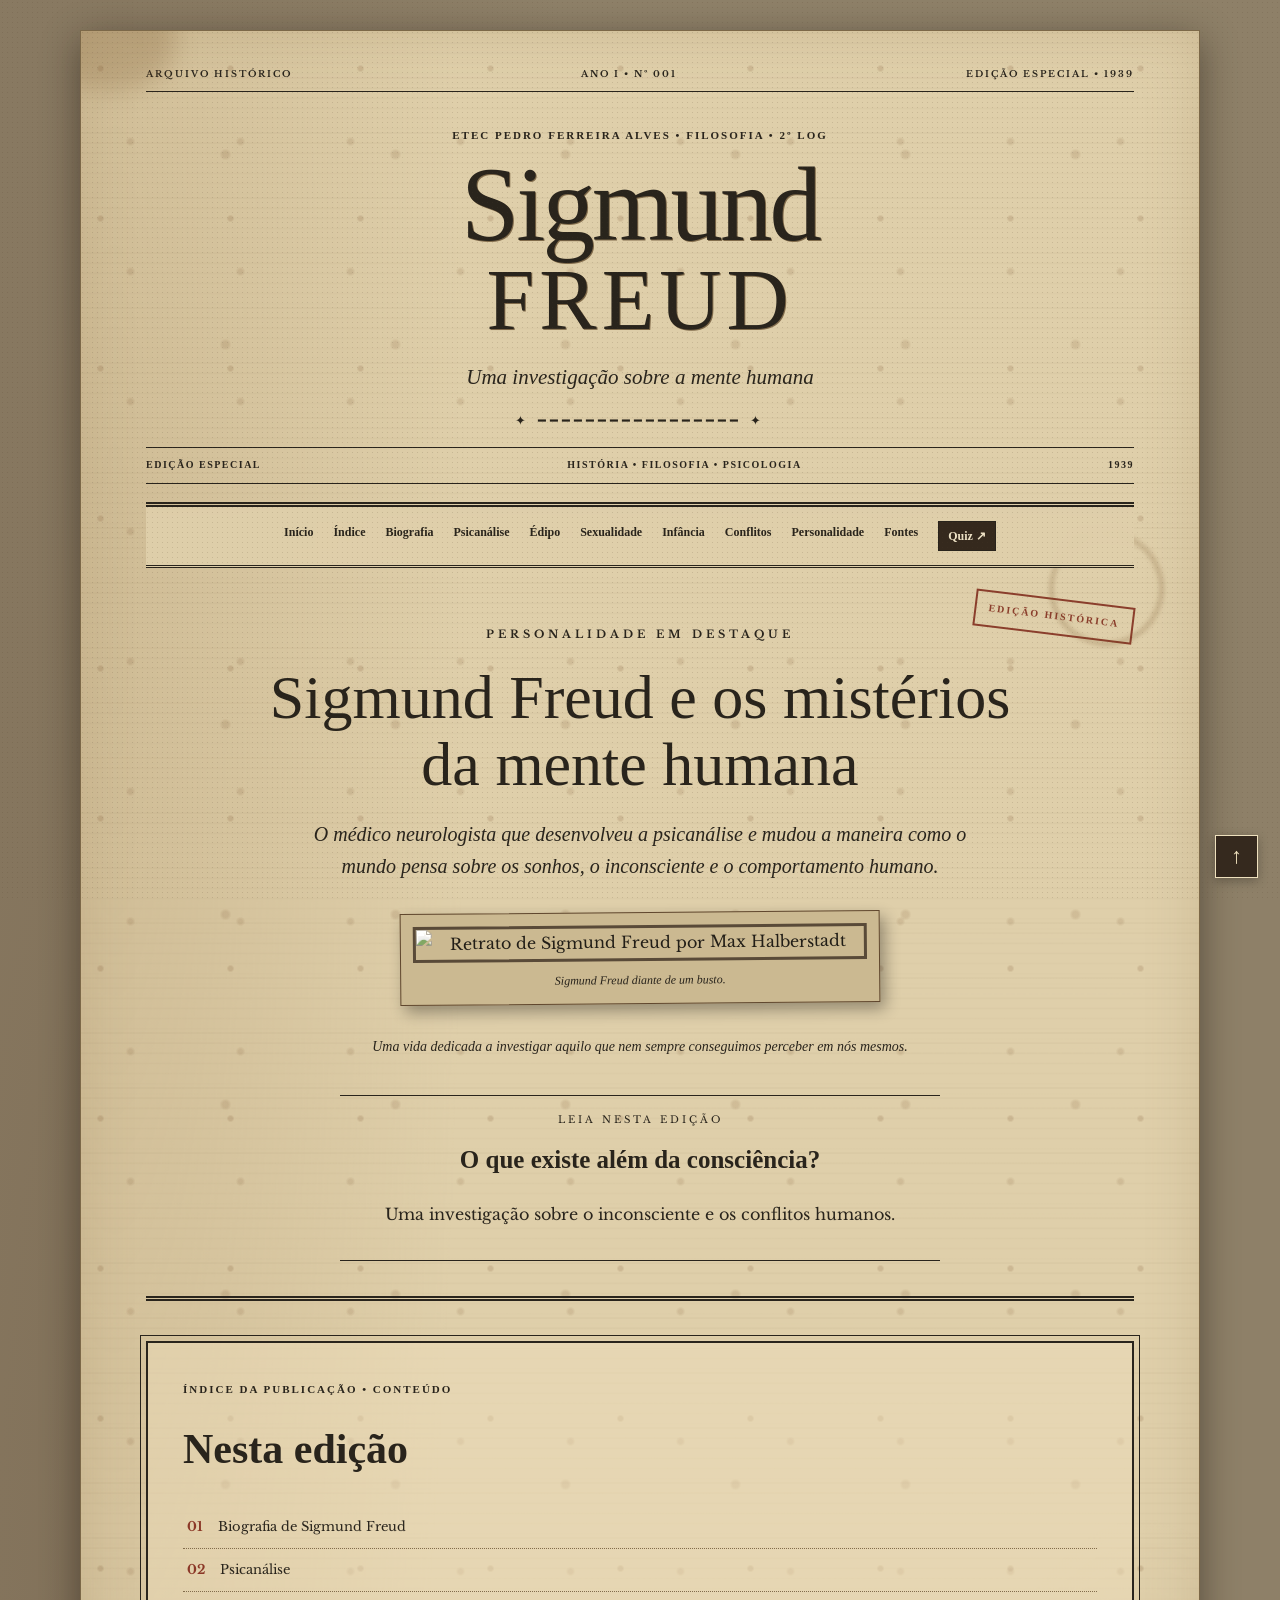
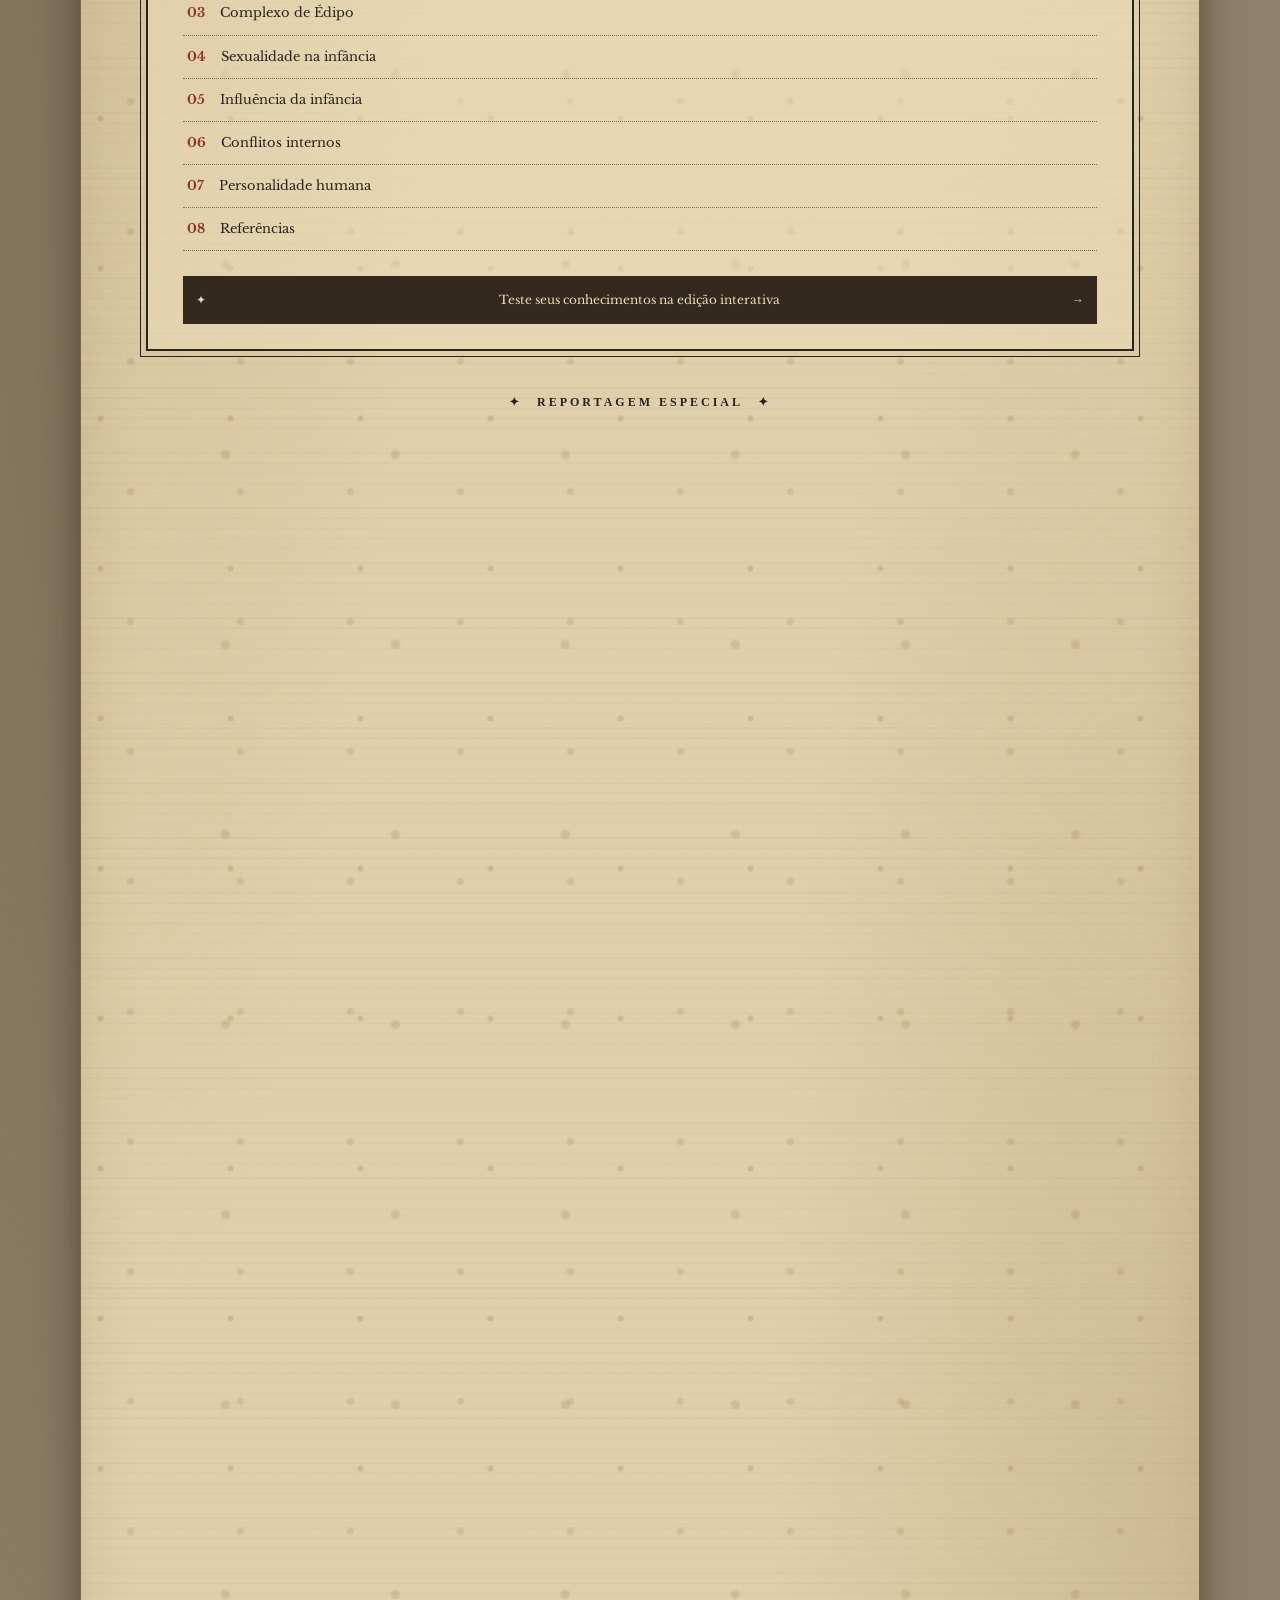
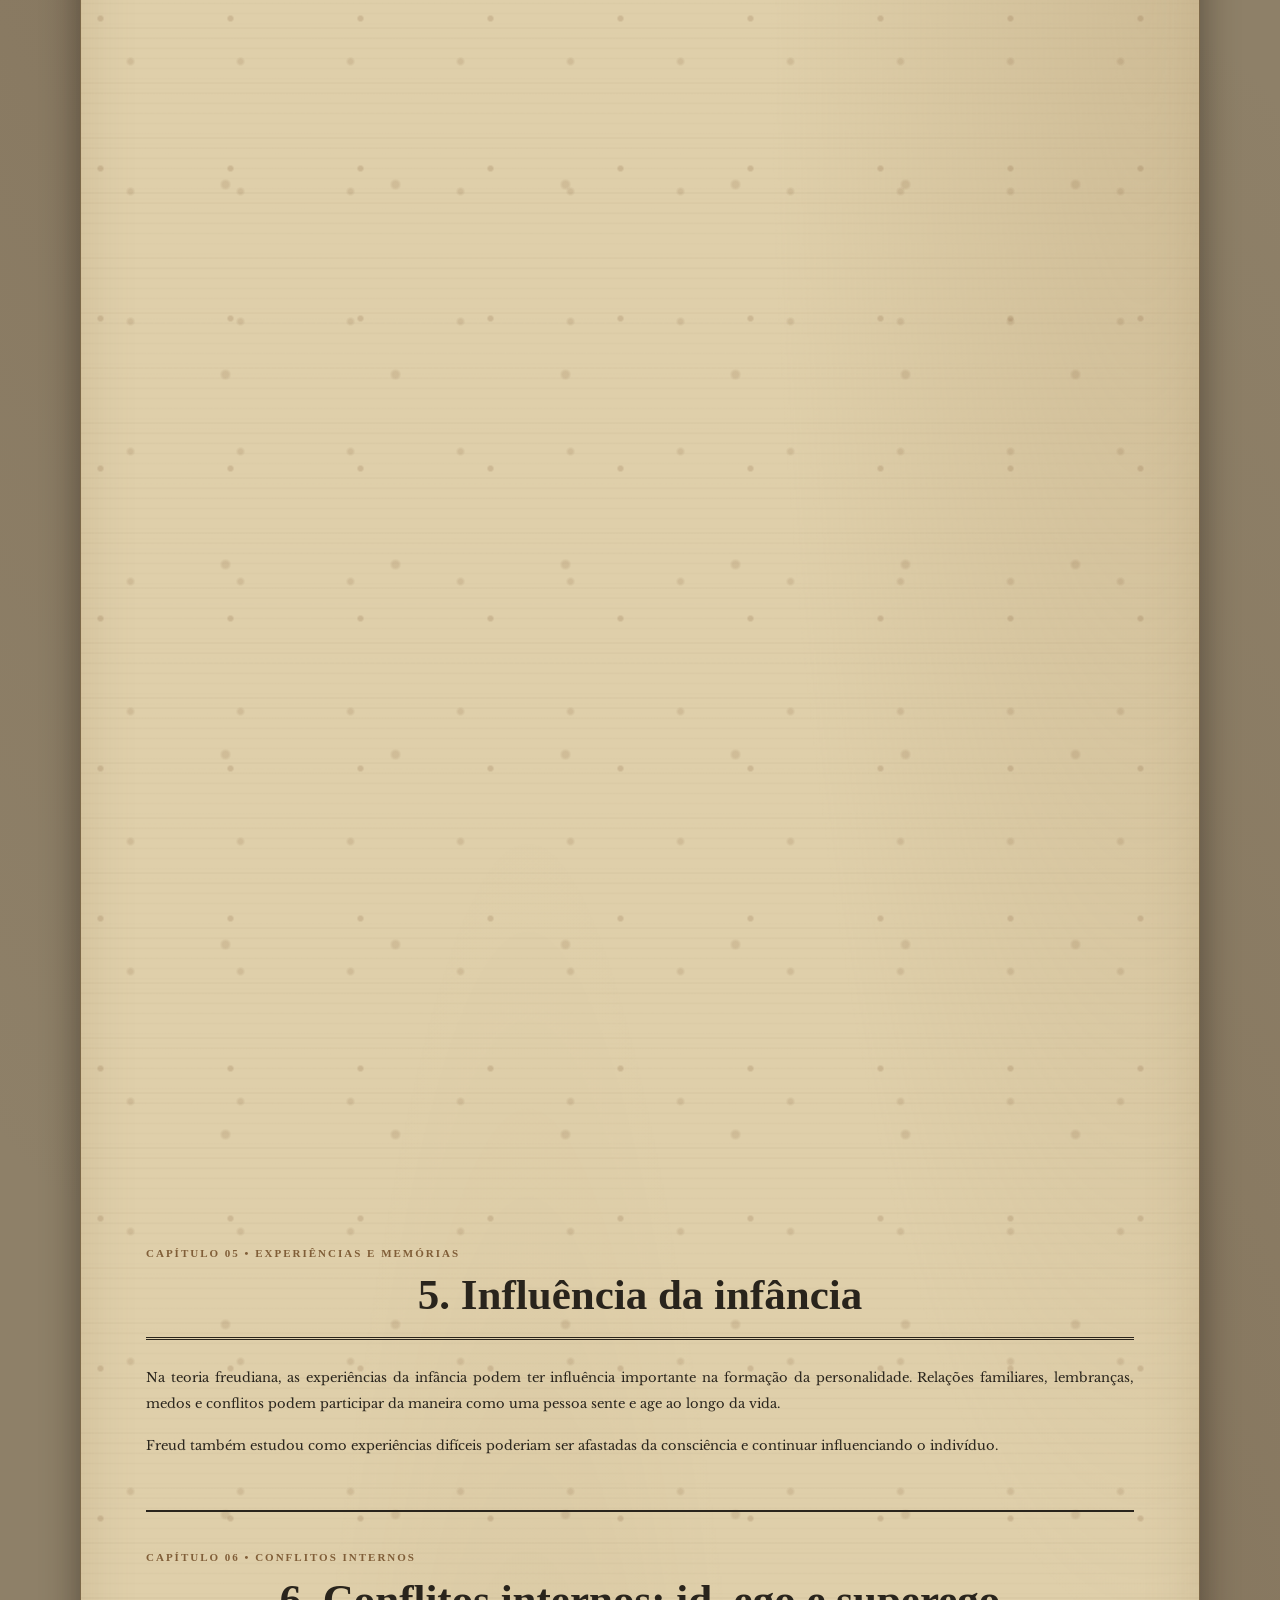
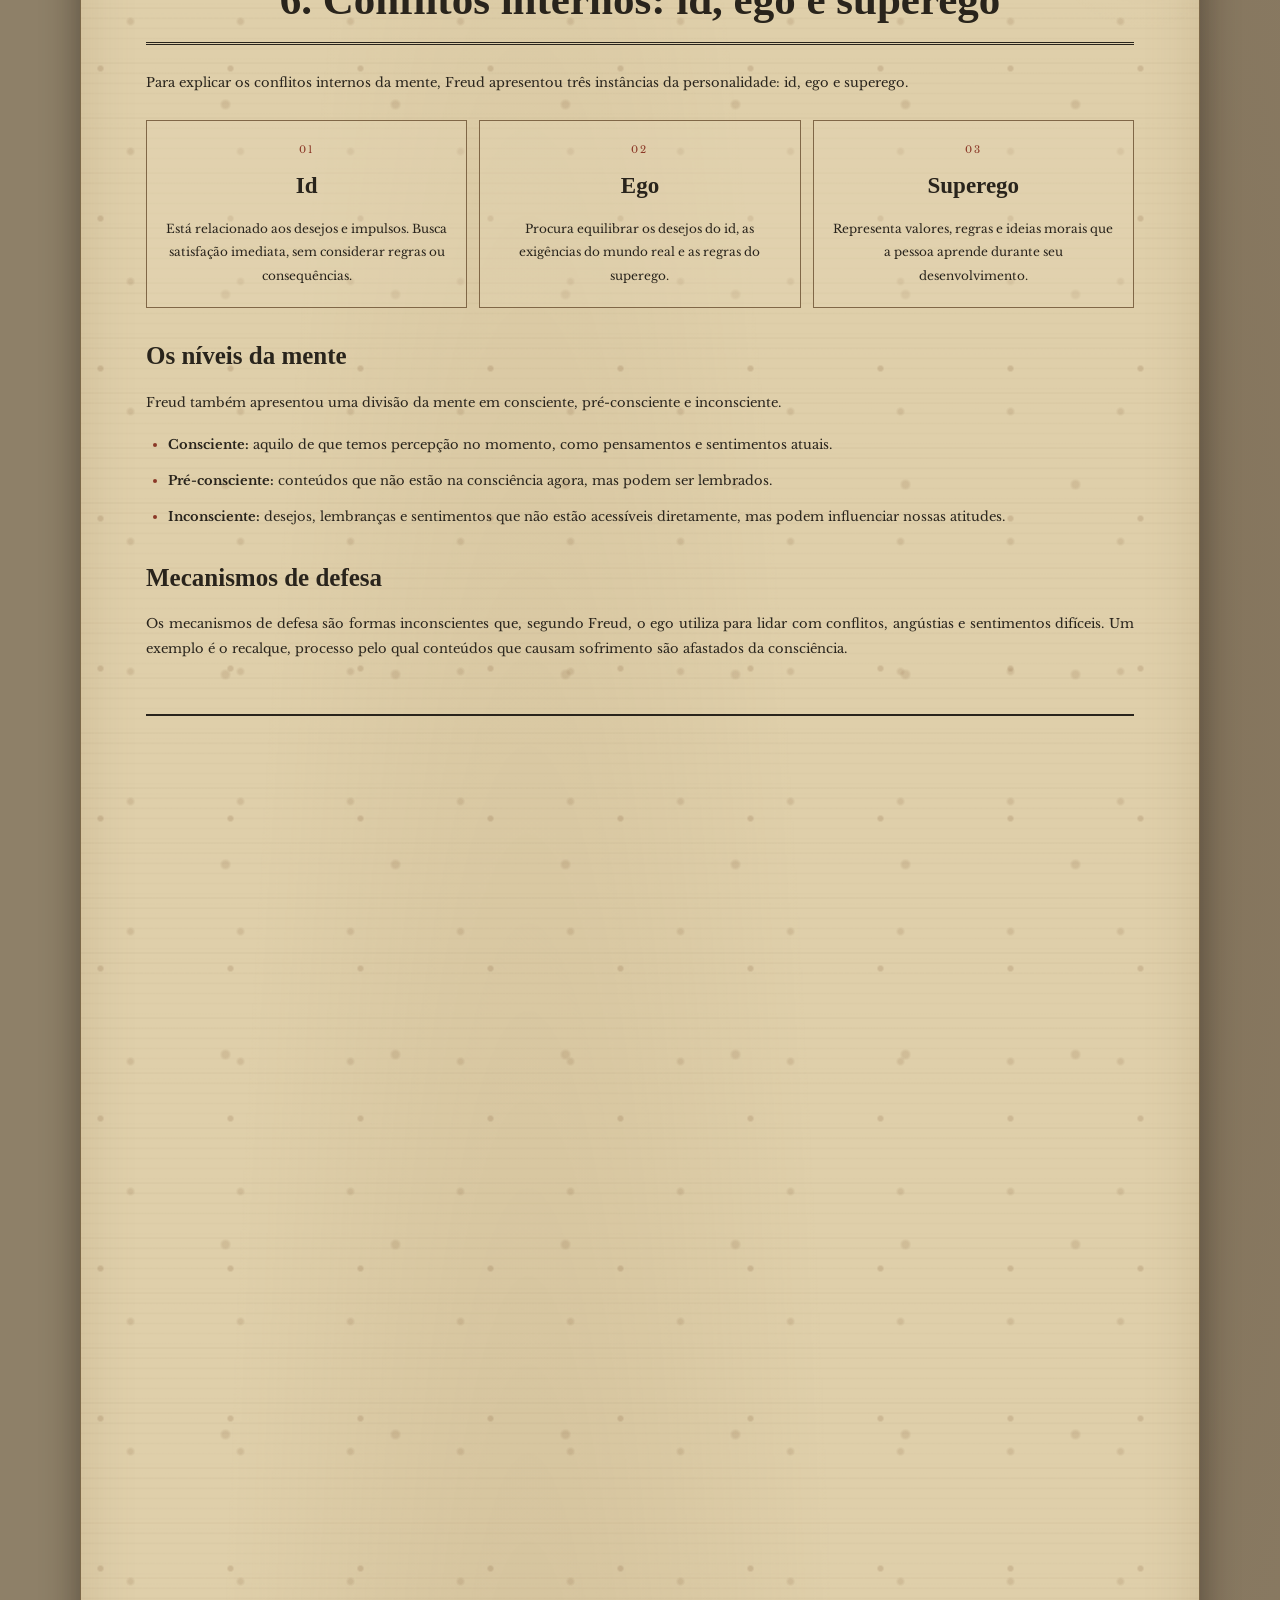
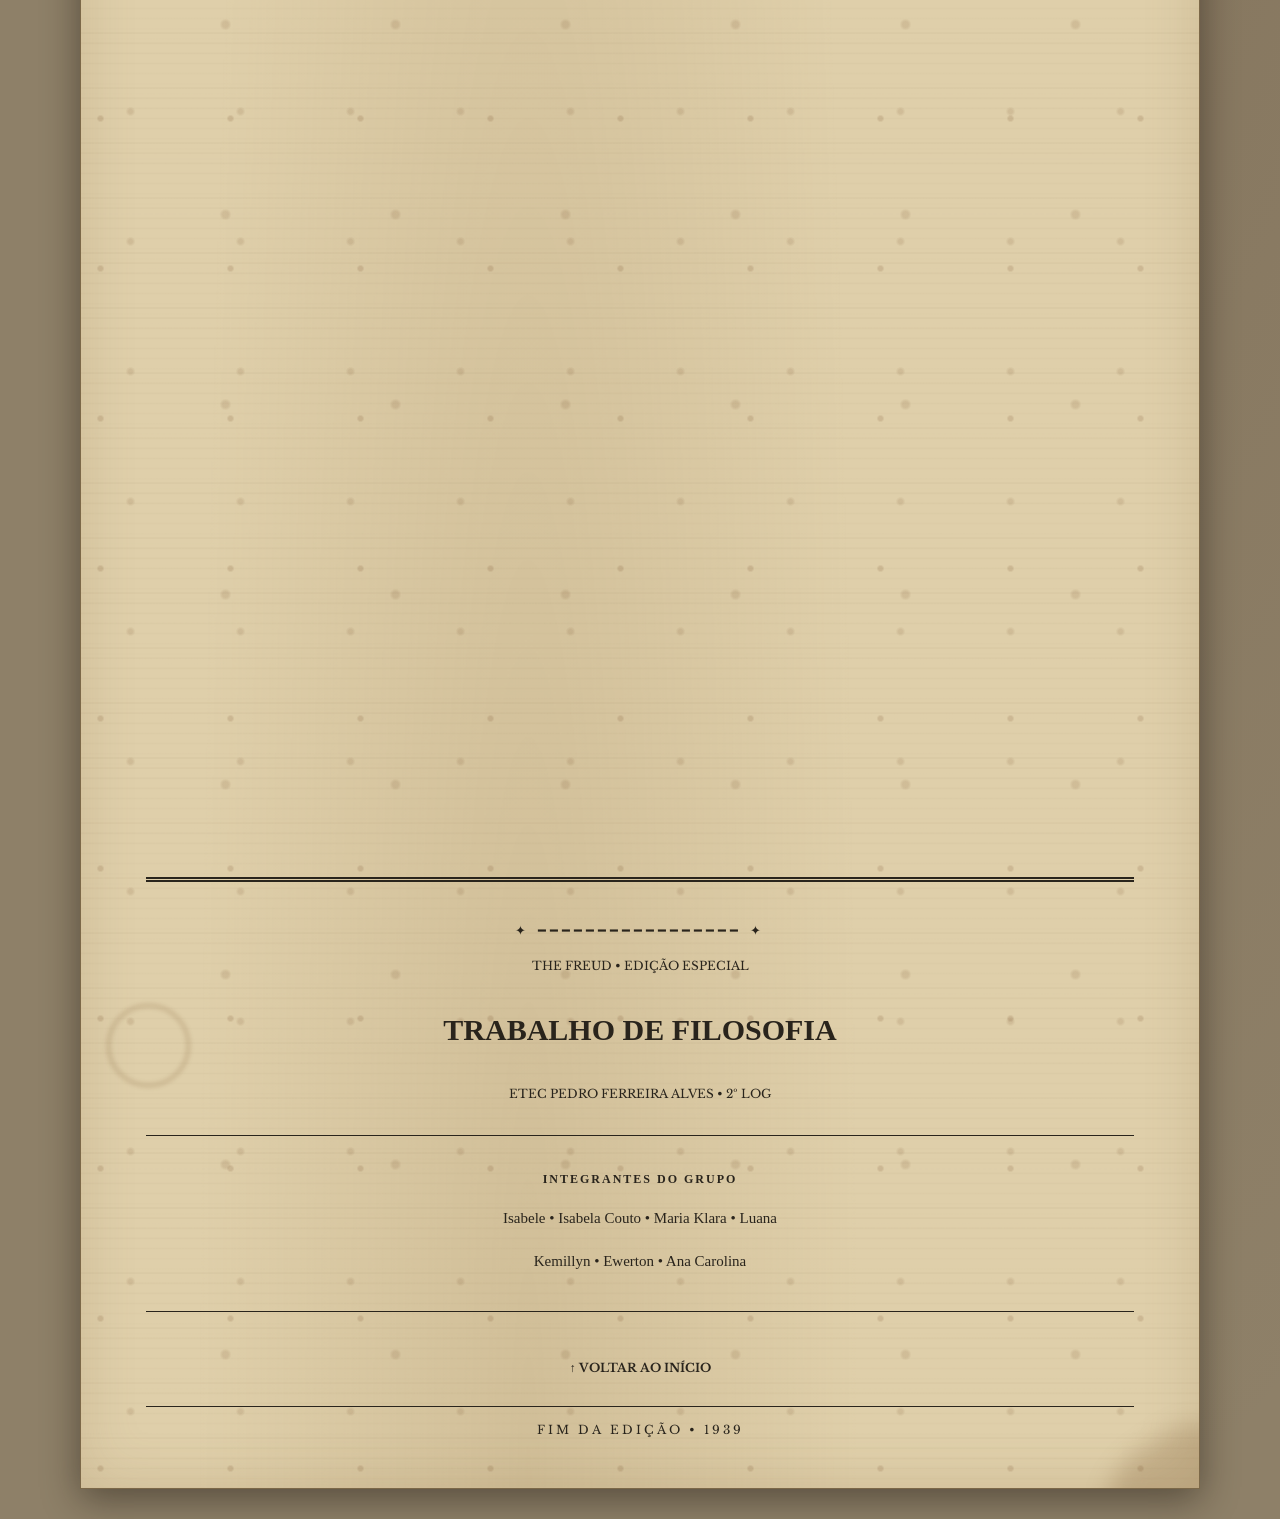
==== commit cfbbfb12: "Update index.html" ====
--- a/bela moes/index.html
+++ b/bela moes/index.html
@@ -58,13 +58,6 @@
         <a href="#conflitos">Conflitos</a>
         <a href="#personalidade">Personalidade</a>
         <a href="#referencias">Fontes</a>
-
-        <a href="arquivos/Sigmund-Freud-Filosofia.pdf"
-           target="_blank"
-           rel="noopener">
-            Acessar PDF
-        </a>
-
         <a class="menu-quiz" href="quiz.html">Quiz ↗</a>
     </nav>
 
@@ -784,4 +777,4 @@
 </script>
 
 </body>
-</html>+</html>
